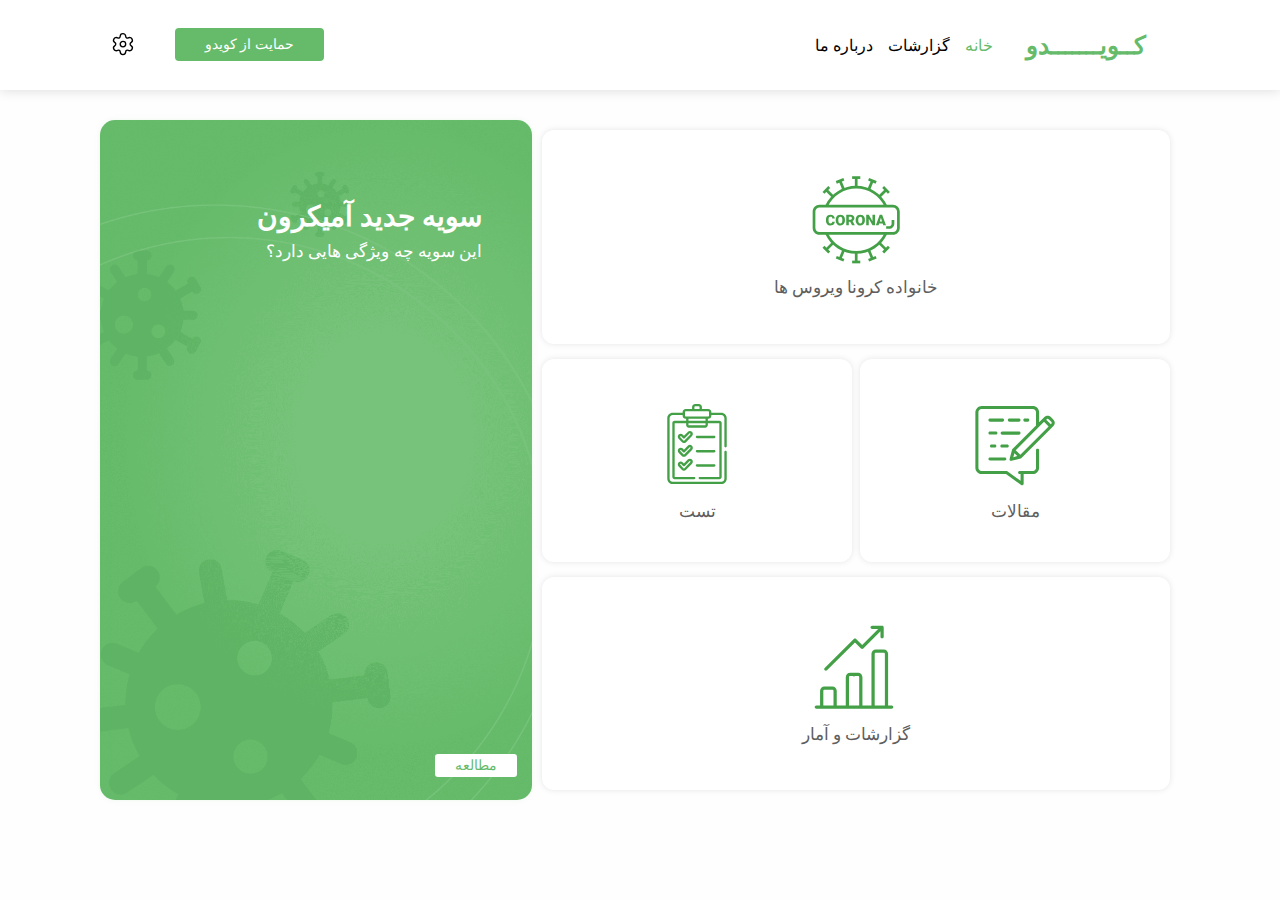
==== index.html @ 99612acb "first config" ====
<!DOCTYPE html>
<html lang="fa">
<head>
    <meta charset="UTF-8">
    <meta http-equiv="X-UA-Compatible" content="IE=edge">
    <meta name="viewport" content="width=device-width, initial-scale=1.0, maximum-scale=1.0, user-scalable=no">
    <title>کویدو | سلامتی و اطلاع رسانی</title>
    <link href="assets/css/style1.css" rel="stylesheet"/>
    <script src="assets/js/nprogress.js"></script>
</head>
<body>

<script>
    NProgress.start();
</script>

<div class="splash-screen">
    <img src="./assets/image/splash-icon.svg"/>
    <p>
        شکیبا باشید
    </p>
</div>

<header class="main-header">
    <nav class="top-nav">

        <div class="hamburger-menu">
            <input type="checkbox" class="menuBar" id="menuBar" style="display: none;"/>
            <label class="menuBarButton" for="menuBar">
                <svg width="24" height="24" viewBox="0 0 24 24" fill="none" xmlns="http://www.w3.org/2000/svg">
                    <path d="M20.577 14.8078H2.8077C2.36185 14.8078 2 14.446 2 14.0001C2 13.5543 2.36185 13.1924 2.8077 13.1924H20.577C21.0229 13.1924 21.3847 13.5543 21.3847 14.0001C21.3847 14.446 21.0229 14.8078 20.577 14.8078Z"
                          fill="black"/>
                    <path d="M20.577 8.61539H2.8077C2.36185 8.61539 2 8.25355 2 7.8077C2 7.36185 2.36185 7 2.8077 7H20.577C21.0229 7 21.3847 7.36185 21.3847 7.8077C21.3847 8.25355 21.0229 8.61539 20.577 8.61539Z"
                          fill="black"/>
                    <path d="M20.577 21H2.8077C2.36185 21 2 20.6382 2 20.1923C2 19.7465 2.36185 19.3846 2.8077 19.3846H20.577C21.0229 19.3846 21.3847 19.7465 21.3847 20.1923C21.3847 20.6382 21.0229 21 20.577 21Z"
                          fill="black"/>
                </svg>
            </label>
        </div>

        <div class="logo">
            <a href="/">
                کــویـــــــدو
            </a>
        </div>

        <ul class="nav">
            <li class="active"><a href="/">خانه</a></li>
            <li><a href="/">گزارشات</a></li>
            <li><a href="/">درباره ما</a></li>
        </ul>

        <div class="buttons">
            <a class="button" href="/">
                حمایت از کویدو
            </a>

            <a class="settings" href="/">
                <img src="./assets/image/settings.svg"/>
            </a>
        </div>

        <div class="drawer">
            <div class="header">
                <img src="./assets/image/navbar-icon.svg" alt="Covido"/>
                <div class="close"></div>
            </div>
            <div class="content">
                <h6>فهرست</h6>

                    <ul>
                        <li class="active"><a href="/">صفحه اصلی</a></li>
                        <li><a href="/">گزارشات</a></li>
                        <li><a href="/"> درباره ما</a></li>
                    </ul>
            </div>
        </div>

        <div class="overlay">

        </div>

    </nav>
</header>

<main>
    <section class="home-container">
        <div class="container">
            <div class="row banner-container" onclick="window.location='https://URL';">
                <div class="content">
                    <h2>سویه جدید آمیکرون</h2>
                    <p>این سویه چه ویژگی هایی دارد؟</p>
                </div>

                <span><a href="/">مطالعه</a></span>
            </div>
            <div class="row cards-container">
                <div class="card">
                    <div>
                        <img src="assets/image/cards/virus.svg"/>
                        <h3>خانواده کرونا ویروس ها</h3>
                    </div>
                </div>
                <div class="cards">
                    <div class="card" style="margin-left: 4px;">
                        <div>
                            <img src="assets/image/cards/articles.svg"/>
                            <h3>مقالات</h3>
                        </div>
                    </div>
                    <div class="card" style="margin-right: 4px;">
                        <div>
                            <img src="assets/image/cards/test.svg"/>
                            <h3>تست </h3>
                        </div>
                    </div>
                </div>
                <div class="card">
                    <div>
                        <img src="assets/image/cards/chart.svg"/>
                        <h3>گزارشات و آمار</h3>
                    </div>
                </div>
            </div>
        </div>
    </section>
</main>

<script src="assets/js/app.js"></script>
</body>
</html>
---- assets/css/style1.css ----
@import url('./fonts.css');
@import url('./colors.css');
@import url('./nprogress.css');
@import url('./animations.css');

* {
    padding: 0;
    margin: 0;
    box-sizing: border-box;
    text-decoration: none;
    -webkit-user-select: none;
    -webkit-touch-callout: none;
    -moz-user-select: none;
    -ms-user-select: none;
    user-select: none;
}

body {
    background: var(--background-color);
    font-family: 'IRANYekan';
    direction: rtl;
    height: 100vh;
    overflow-x: hidden;
    overflow-y: scroll;
    background: #FEFEFE;
}

.splash-screen {
    height: 100%;
    width: 100vw;
    background: var(--primary-color);
    display: none;
    justify-content: center;
    align-items: center;
    flex-direction: column;
    animation: fadeOut .8s forwards;
    animation-delay: 3.5s;
    z-index: 10000;
    position: absolute;
    overflow: none;
}

.splash-screen > img {
    width: 130px;
}

.splash-screen > p {
    color: var(--primary-color);
    background: #fff;
    margin-top: 80px;
    padding: 6px 30px;
    font-size: 12px;
    border-radius: 60px;
}

.main-header {
    text-align: center;
    position: sticky;
    top: 0;
    z-index: 667;
    width: 100%;
    transition: .3s;
}

.main-header .top-nav {
    width: 100vw;
    height: 90px;
    background: #fff;
    box-shadow: 0 0 12px rgba(0,0,0,0.15);
    display: flex;
    justify-content: space-between;
    align-items: center;
    padding: 0 100px;
    z-index: 666;
}

.main-header .top-nav .nav li {
    display: inline;
}

.main-header .top-nav .logo {
    flex: 16%;
}

.main-header .top-nav .nav {
    flex: 50%;
    display: flex;
}

.main-header .top-nav .buttons {
    flex: 30%;
}

.main-header .top-nav .logo a {
    color: var(--primary-color);
    font-size: 25px;
    font-weight: 850;
}

.main-header .top-nav .nav li {
    margin-left: 15px;
}

.main-header .top-nav .nav li a {
    font-weight: 350;
    color: #000000;
    transition: 0.2s;
}

.main-header .top-nav .nav li a:hover {
    color: var(--primary-color);
}

.main-header .top-nav .nav .active > a {
    color: var(--primary-color);
    font-weight: 400;
}

.main-header .top-nav .buttons {
    display: flex;
    justify-content: left;
    align-items: center;
}

.main-header .top-nav .buttons .settings {
    padding: 10px;
    margin-right: 30px;
    transition: .2s;
}

.main-header .top-nav .buttons .settings img {
    width: 25px;
}

.main-header .top-nav .buttons .settings:hover {
    border-radius: 8px;
    background: rgba(102, 187, 106, 0.055);
}

.main-header .top-nav .buttons .button {
    background: var(--primary-color);
    text-align: center;
    padding: 8px 30px;
    border-radius: 4px;
    transition: 0.2s linear;
    color: #fff;
    font-weight: 300;
    font-size: 14px;
}

.main-header .top-nav .buttons .button:hover {
    box-shadow: 0 0 12px rgba(0,0,0,0.1);
}

.main-header .top-nav .hamburger-menu {
    display: none;
}


.main-header .top-nav .drawer {
    width: 70%;
    height: 100vh;
    background-color: #fff;
    position: absolute;
    top: 0;
    right: -100%;
    z-index: 9999;
    transition: .5s;
}

.main-header .top-nav .overlay {
    width: 30%;
    height: 100vh;
    background-color: #0000003f;
    position: absolute;
    top: 0;
    left: -100%;
    z-index: 9999;
    transition: .3s;
    opacity: 0;
    display: none;
}

.main-header .top-nav .drawer .header {
    width: 100%;
    display: flex;
    justify-content: center;
    align-items: center;
    padding: 50px;
    background-color: var(--primary-color);
}

.main-header .top-nav .drawer .header .close {
    position: absolute;
    right: 1px;
    top: 15px;
    width: 20px;
    height: 20px;
    opacity: 0.9;
    cursor: pointer;
    display: none;
}

.main-header .top-nav .drawer .header .close:hover {
    opacity: 1;
}

.main-header .top-nav .drawer .header .close:before, .main-header .top-nav .drawer .header .close:after {
    position: absolute;
    right: 30px;
    content: ' ';
    height: 20px;
    width: 2px;
    background-color: rgb(255, 255, 255);
}

.main-header .top-nav .drawer .header .close:before {
    transform: rotate(45deg);
}

.main-header .top-nav .drawer .header .close:after {
    transform: rotate(-45deg);
}

.main-header .top-nav .drawer .header img {
    width: 150px;
}

.main-header .top-nav .drawer .content {
    width: 100%;
    padding: 30px 10px;
    margin-top: -20px;
    border-top-left-radius: 20px;
    border-top-right-radius: 20px;
    background-color: #fff;
}

.main-header .top-nav .drawer .content ul {
    width: 100%;
    display: flex;
    flex-direction: column;
    justify-content: right;
    padding: 30px 0;
}

.main-header .top-nav .drawer .content ul li {
    text-align: right;
    padding: 15px;
    list-style-type: none;
    transition: .2s linear;
    border-radius: 6px;
}

.main-header .top-nav .drawer .content ul .active, .main-header .top-nav .drawer .content ul .active a {
    color: var(--primary-color);
    font-weight: 400;
}

.main-header .top-nav .drawer .content ul li:hover {
    background: #00000007;
}

.main-header .top-nav .drawer .content ul li a {
    color: #333;
    font-weight: 300;
}

.main-header .top-nav .drawer .content ul li:nth-child(1)::before {
    content: "\e901";
    font-family: Covido;
    margin-left: 8px;
}

.main-header .top-nav .drawer .content ul li:nth-child(2)::before {
    content: "\e900";
    font-family: Covido;
    margin-left: 8px;
}

.main-header .top-nav .drawer .content ul li:nth-child(3)::before {
    content: "\e902";
    font-family: Covido;
    margin-left: 8px;
}

.main-header .top-nav .drawer .content h6 {
    font-weight: 300;
}

.home-container {
    width: 100%;
    margin: 20px 0;
    padding: 10px 100px;
}

.home-container .container {
    display: flex;
    justify-content: space-between;
    flex-direction: row-reverse;
}

.home-container .container .row {
    flex: 50%;
}

.home-container .container .banner-container {
    position: relative;
    width: 100%;
    height: 680px;
    flex: 30%;
    background: url(../image/Covido.png);
    background-size: cover;
    border-radius: 15px;
    box-shadow: 0 0 6px rgba(102, 187, 106, 0.1);
    color: #fff;
    cursor: pointer;
}

.home-container .container .banner-container:hover {
    box-shadow: 0 0 12px rgba(102, 187, 106, 0.2);
}

.home-container .container .banner-container .content {
    margin: 80px 50px;
}

.home-container .container .banner-container .content h2 {
   font-weight: 900;
   font-size: 28px;
}

.home-container .container .banner-container .content p {
    font-weight: 300;
    font-size: 17px;
    margin-top: 8px;
}

.home-container .container .banner-container span {
    position: absolute;
    bottom: 26px;
    right: 15px;
}

.home-container .container .banner-container span a {
    padding: 4px 20px;
    color: var(--primary-color);
    background: #fff;
    border-radius: 3px;
    font-size: 14px;
}

.home-container .container .cards-container {
    display: flex;
    justify-content: center;
    flex-direction: column;
    width: 100%;
    position: relative;
    left: 0;
    padding: 10px;
    flex-wrap: nowrap;
}

.home-container .container .cards-container .card {
    width: 100%;
    height: 33.333333333333333333333333333333%;
    background: #fff;
    box-shadow: 0 0 6px rgba(0, 0, 0, 0.1);
    border-radius: 12px;
    padding: 40px;
    cursor: pointer;
    transition: .2s;
    display: flex;
    justify-content: center;
    flex-direction: column;
    flex: 100%; 
}

.home-container .container .cards-container .card:hover {
    box-shadow: 0 0 8px rgba(0, 0, 0, 0.1);
}

.home-container .container .cards-container .card div {
    text-align: center;
}

.home-container .container .cards-container .card div img {
    width: 90px;
}

.home-container .container .cards-container .card div h3 {
    margin-top: 8px;
    color: #5E5E5E;
    font-weight: 400;
    font-size: 17px;
}

.home-container .container .cards-container .cards {
    width: 100%;
    height: 33.333333333333333333333333333333%;
    display: flex;
    justify-content: center;
    margin: 15px 0;
}

.home-container .container .cards-container .cards .card {
    height: 100%;
}

@media only screen and (max-width: 1000px) {

    .main-header {
        display: flex;
        justify-content: center;
    }

    .main-header .top-nav {
        width: 100%;
        margin: 12px 20px;
        border-radius: 12px;
        height: 76px !important;
        padding: 0 8px !important;
    }

    .main-header .top-nav > .nav {
        display: none;
    }

    .main-header .top-nav .buttons .button {
        display: none;
    }

    .main-header .top-nav .logo {
        flex: 60%;
    }

    .main-header .top-nav .hamburger-menu {
        display: flex;
        justify-content: right;
        align-items: center;
        flex: 20%;
    }

    .main-header .top-nav .hamburger-menu label {
        padding: 8px 30px;
    }

    .main-header .top-nav .hamburger-menu label > svg {
        width: 28px;
        height: 28px;
        cursor: pointer;
        margin-left: 18px;
    }

    .main-header .top-nav .buttons {
        flex: 20%;
    }

    .home-container .container .banner-container {
        position: absolute;
        top: 0;
        right: 0;
        width: 100vw;
        z-index: 444;
        border-radius: 0;
        height: 350px;
        display: flex;
        justify-content: center;
    }

    .home-container .container .banner-container .content h2 {
        font-weight: 900;
        font-size: 20px;
    }

    .home-container .container .banner-container .content p {
        font-weight: 300;
        font-size: 14px;
        margin-top: 8px;
    }

    .home-container .container .banner-container .content {
        margin: 140px 50px;
    }

    .home-container .container .banner-container span {
        position: absolute;
        bottom: 90px;
        right: 50%;
        transform: translate(50%,-50%);
    }

    .home-container .container .banner-container span a {
        font-size: 12px;
    }

    .home-container .container .cards-container {
        display: flex;
        justify-content: center;
        align-items: center;
        flex-wrap: wrap;
        flex-direction: column;
        z-index: 555;
        width: 100%;
        margin-top: 150px;
    }

    .home-container .container .cards-container {
        flex: 1;
        width: 100%;
        height: calc(100% / 3);
    }

    .home-container{
        padding: 10px 0;
    }

    .home-container .container .cards-container .card div h3 {
        font-size: 16px;
    }

    
}
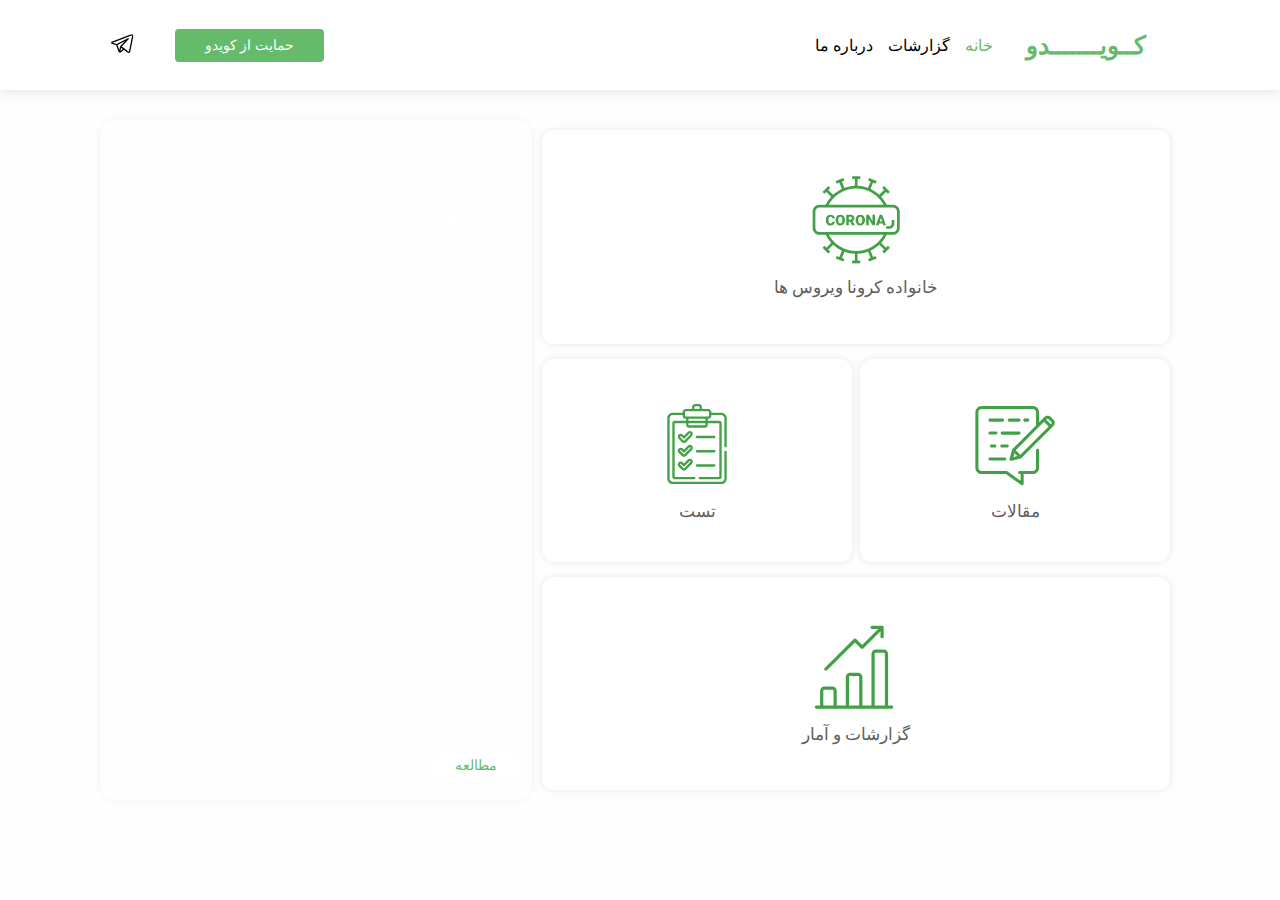
==== commit 8711c81e: "update home html file and change it's structure" ====
--- a/index.html
+++ b/index.html
@@ -1,131 +1,143 @@
 <!DOCTYPE html>
 <html lang="fa">
+
 <head>
     <meta charset="UTF-8">
+    <meta name="theme-color" content="#66BB6A">
+    <meta name="robots" content="index, follow">
     <meta http-equiv="X-UA-Compatible" content="IE=edge">
     <meta name="viewport" content="width=device-width, initial-scale=1.0, maximum-scale=1.0, user-scalable=no">
-    <title>کویدو | سلامتی و اطلاع رسانی</title>
-    <link href="assets/css/style1.css" rel="stylesheet"/>
-    <script src="assets/js/nprogress.js"></script>
+    <title>خانه | کویدو - سامانه آگاه سازی و سلامتی</title>
+    <meta name="keywords" content="کویدو, کرونا, کروناویروس, سامانه, اطلاع رسانی">
+    <meta name="description"
+        content="سامانه اطلاع رسانی و آگاه سازی در زمینه کروناویروس ها و سایر همه گیری ها و بیماری ها">
+    <meta property="og:title" content="خانه | کویدو - سامانه آگاه سازی و سلامتی">
+    <meta property="og:description"
+        content="سامانه اطلاع رسانی و آگاه سازی در زمینه کروناویروس ها و سایر همه گیری ها و بیماری ها">
+    <meta property="og:image" content="https://covido.info/covido.png">
+    <link rel="stylesheet" href="css/app.css">
+    <link rel="stylesheet" href="css/nprogress.css">
+    <link rel="stylesheet" href="css/components/home.css">
+    <link rel="stylesheet" href="css/components/header.css">
 </head>
+
 <body>
 
-<script>
-    NProgress.start();
-</script>
+    <script>
+        NProgress.start();
+    </script>
 
-<div class="splash-screen">
-    <img src="./assets/image/splash-icon.svg"/>
-    <p>
-        شکیبا باشید
-    </p>
-</div>
+    <header class="main-header">
+        <nav class="top-nav">
 
-<header class="main-header">
-    <nav class="top-nav">
+            <div class="hamburger-menu">
+                <input type="checkbox" class="menuBar" id="menuBar" style="display: none;" />
+                <label class="menuBarButton" for="menuBar">
+                    <svg width="24" height="24" viewBox="0 0 24 24" fill="none" xmlns="http://www.w3.org/2000/svg">
+                        <path
+                            d="M20.577 14.8078H2.8077C2.36185 14.8078 2 14.446 2 14.0001C2 13.5543 2.36185 13.1924 2.8077 13.1924H20.577C21.0229 13.1924 21.3847 13.5543 21.3847 14.0001C21.3847 14.446 21.0229 14.8078 20.577 14.8078Z"
+                            fill="black" />
+                        <path
+                            d="M20.577 8.61539H2.8077C2.36185 8.61539 2 8.25355 2 7.8077C2 7.36185 2.36185 7 2.8077 7H20.577C21.0229 7 21.3847 7.36185 21.3847 7.8077C21.3847 8.25355 21.0229 8.61539 20.577 8.61539Z"
+                            fill="black" />
+                        <path
+                            d="M20.577 21H2.8077C2.36185 21 2 20.6382 2 20.1923C2 19.7465 2.36185 19.3846 2.8077 19.3846H20.577C21.0229 19.3846 21.3847 19.7465 21.3847 20.1923C21.3847 20.6382 21.0229 21 20.577 21Z"
+                            fill="black" />
+                    </svg>
+                </label>
+            </div>
 
-        <div class="hamburger-menu">
-            <input type="checkbox" class="menuBar" id="menuBar" style="display: none;"/>
-            <label class="menuBarButton" for="menuBar">
-                <svg width="24" height="24" viewBox="0 0 24 24" fill="none" xmlns="http://www.w3.org/2000/svg">
-                    <path d="M20.577 14.8078H2.8077C2.36185 14.8078 2 14.446 2 14.0001C2 13.5543 2.36185 13.1924 2.8077 13.1924H20.577C21.0229 13.1924 21.3847 13.5543 21.3847 14.0001C21.3847 14.446 21.0229 14.8078 20.577 14.8078Z"
-                          fill="black"/>
-                    <path d="M20.577 8.61539H2.8077C2.36185 8.61539 2 8.25355 2 7.8077C2 7.36185 2.36185 7 2.8077 7H20.577C21.0229 7 21.3847 7.36185 21.3847 7.8077C21.3847 8.25355 21.0229 8.61539 20.577 8.61539Z"
-                          fill="black"/>
-                    <path d="M20.577 21H2.8077C2.36185 21 2 20.6382 2 20.1923C2 19.7465 2.36185 19.3846 2.8077 19.3846H20.577C21.0229 19.3846 21.3847 19.7465 21.3847 20.1923C21.3847 20.6382 21.0229 21 20.577 21Z"
-                          fill="black"/>
-                </svg>
-            </label>
-        </div>
+            <div class="logo">
+                <a href="/">
+                    کــویـــــــدو
+                </a>
+            </div>
 
-        <div class="logo">
-            <a href="/">
-                کــویـــــــدو
-            </a>
-        </div>
+            <ul class="nav">
+                <li class="active"><a href="/">خانه</a></li>
+                <li><a href="/">گزارشات</a></li>
+                <li><a href="/">درباره ما</a></li>
+            </ul>
 
-        <ul class="nav">
-            <li class="active"><a href="/">خانه</a></li>
-            <li><a href="/">گزارشات</a></li>
-            <li><a href="/">درباره ما</a></li>
-        </ul>
+            <div class="buttons">
+                <a class="button" href="/">
+                    حمایت از کویدو
+                </a>
 
-        <div class="buttons">
-            <a class="button" href="/">
-                حمایت از کویدو
-            </a>
+                <a class="settings" href="/">
+                    <img src="./assets/image/Telegram.svg" />
+                </a>
+            </div>
 
-            <a class="settings" href="/">
-                <img src="./assets/image/settings.svg"/>
-            </a>
-        </div>
-
-        <div class="drawer">
-            <div class="header">
-                <img src="./assets/image/navbar-icon.svg" alt="Covido"/>
-                <div class="close"></div>
-            </div>
-            <div class="content">
-                <h6>فهرست</h6>
+            <div class="drawer">
+                <div class="header">
+                    <img src="./assets/image/navbar-icon.svg" alt="Covido" />
+                    <div class="close"></div>
+                </div>
+                <div class="content">
+                    <h6>فهرست</h6>
 
                     <ul>
                         <li class="active"><a href="/">صفحه اصلی</a></li>
                         <li><a href="/">گزارشات</a></li>
                         <li><a href="/"> درباره ما</a></li>
                     </ul>
+                </div>
             </div>
-        </div>
 
-        <div class="overlay">
+            <div class="overlay">
 
-        </div>
+            </div>
 
-    </nav>
-</header>
+        </nav>
+    </header>
 
-<main>
-    <section class="home-container">
-        <div class="container">
-            <div class="row banner-container" onclick="window.location='https://URL';">
-                <div class="content">
-                    <h2>سویه جدید آمیکرون</h2>
-                    <p>این سویه چه ویژگی هایی دارد؟</p>
+    <main>
+        <section class="home-container">
+            <div class="container">
+                <div class="row banner-container" onclick="window.location='https://URL';">
+                    <div class="content">
+                        <h2>سویه جدید آمیکرون</h2>
+                        <p>این سویه چه ویژگی هایی دارد؟</p>
+                    </div>
+
+                    <span><a href="/">مطالعه</a></span>
                 </div>
-
-                <span><a href="/">مطالعه</a></span>
-            </div>
-            <div class="row cards-container">
-                <div class="card">
-                    <div>
-                        <img src="assets/image/cards/virus.svg"/>
-                        <h3>خانواده کرونا ویروس ها</h3>
-                    </div>
-                </div>
-                <div class="cards">
-                    <div class="card" style="margin-left: 4px;">
+                <div class="row cards-container">
+                    <div class="card">
                         <div>
-                            <img src="assets/image/cards/articles.svg"/>
-                            <h3>مقالات</h3>
+                            <img src="assets/image/cards/virus.svg" />
+                            <h3>خانواده کرونا ویروس ها</h3>
                         </div>
                     </div>
-                    <div class="card" style="margin-right: 4px;">
+                    <div class="cards">
+                        <div class="card" style="margin-left: 4px;">
+                            <div>
+                                <img src="assets/image/cards/articles.svg" />
+                                <h3>مقالات</h3>
+                            </div>
+                        </div>
+                        <div class="card" style="margin-right: 4px;">
+                            <div>
+                                <img src="assets/image/cards/test.svg" />
+                                <h3>تست </h3>
+                            </div>
+                        </div>
+                    </div>
+                    <div class="card">
                         <div>
-                            <img src="assets/image/cards/test.svg"/>
-                            <h3>تست </h3>
+                            <img src="assets/image/cards/chart.svg" />
+                            <h3>گزارشات و آمار</h3>
                         </div>
                     </div>
                 </div>
-                <div class="card">
-                    <div>
-                        <img src="assets/image/cards/chart.svg"/>
-                        <h3>گزارشات و آمار</h3>
-                    </div>
-                </div>
             </div>
-        </div>
-    </section>
-</main>
+        </section>
+    </main>
 
-<script src="assets/js/app.js"></script>
+    <script src="js/app.js"></script>
+    <script src="js/nprogress.js"></script>
+    <script src="js/components/header.js"></script>
 </body>
+
 </html>--- a/css/app.css
+++ b/css/app.css
@@ -0,0 +1,26 @@
+@import url('./fonts.css');
+@import url('./colors.css');
+@import url('./nprogress.css');
+@import url('./animations.css');
+
+* {
+    padding: 0;
+    margin: 0;
+    box-sizing: border-box;
+    text-decoration: none;
+    -webkit-user-select: none;
+    -webkit-touch-callout: none;
+    -moz-user-select: none;
+    -ms-user-select: none;
+    user-select: none;
+}
+
+body {
+    background: var(--background-color);
+    font-family: 'IRANYekan';
+    direction: rtl;
+    height: 100vh;
+    overflow-x: hidden;
+    overflow-y: scroll;
+    background: #FEFEFE;
+}--- a/css/nprogress.css
+++ b/css/nprogress.css
@@ -0,0 +1,74 @@
+/* Make clicks pass-through */
+#nprogress {
+  pointer-events: none;
+}
+
+#nprogress .bar {
+  background: #fff;
+
+  position: fixed;
+  z-index: 1031;
+  top: 0;
+  left: 0;
+
+  width: 100%;
+  height: 2px;
+}
+
+/* Fancy blur effect */
+#nprogress .peg {
+  display: block;
+  position: absolute;
+  right: 0px;
+  width: 100px;
+  height: 100%;
+  box-shadow: 0 0 10px #fff, 0 0 5px #fff;
+  opacity: 1.0;
+
+  -webkit-transform: rotate(3deg) translate(0px, -4px);
+      -ms-transform: rotate(3deg) translate(0px, -4px);
+          transform: rotate(3deg) translate(0px, -4px);
+}
+
+/* Remove these to get rid of the spinner */
+#nprogress .spinner {
+  display: block;
+  position: fixed;
+  z-index: 1031;
+  top: 15px;
+  right: 15px;
+}
+
+#nprogress .spinner-icon {
+  width: 18px;
+  height: 18px;
+  box-sizing: border-box;
+
+  border: solid 2px transparent;
+  border-top-color: #fff;
+  border-left-color: #fff;
+  border-radius: 50%;
+
+  -webkit-animation: nprogress-spinner 400ms linear infinite;
+          animation: nprogress-spinner 400ms linear infinite;
+}
+
+.nprogress-custom-parent {
+  overflow: hidden;
+  position: relative;
+}
+
+.nprogress-custom-parent #nprogress .spinner,
+.nprogress-custom-parent #nprogress .bar {
+  position: absolute;
+}
+
+@-webkit-keyframes nprogress-spinner {
+  0%   { -webkit-transform: rotate(0deg); }
+  100% { -webkit-transform: rotate(360deg); }
+}
+@keyframes nprogress-spinner {
+  0%   { transform: rotate(0deg); }
+  100% { transform: rotate(360deg); }
+}
+
--- a/css/components/home.css
+++ b/css/components/home.css
@@ -0,0 +1,186 @@
+.home-container {
+    width: 100%;
+    margin: 20px 0;
+    padding: 10px 100px;
+}
+
+.home-container .container {
+    display: flex;
+    justify-content: space-between;
+    flex-direction: row-reverse;
+}
+
+.home-container .container .row {
+    flex: 50%;
+}
+
+.home-container .container .banner-container {
+    position: relative;
+    width: 100%;
+    height: 680px;
+    flex: 30%;
+    background: url(../image/Covido.png);
+    background-size: cover;
+    border-radius: 15px;
+    box-shadow: 0 0 6px rgba(102, 187, 106, 0.1);
+    color: #fff;
+    cursor: pointer;
+}
+
+.home-container .container .banner-container:hover {
+    box-shadow: 0 0 12px rgba(102, 187, 106, 0.2);
+}
+
+.home-container .container .banner-container .content {
+    margin: 80px 50px;
+}
+
+.home-container .container .banner-container .content h2 {
+    font-weight: 900;
+    font-size: 28px;
+}
+
+.home-container .container .banner-container .content p {
+    font-weight: 300;
+    font-size: 17px;
+    margin-top: 8px;
+}
+
+.home-container .container .banner-container span {
+    position: absolute;
+    bottom: 26px;
+    right: 15px;
+}
+
+.home-container .container .banner-container span a {
+    padding: 4px 20px;
+    color: var(--primary-color);
+    background: #fff;
+    border-radius: 3px;
+    font-size: 14px;
+}
+
+.home-container .container .cards-container {
+    display: flex;
+    justify-content: center;
+    flex-direction: column;
+    width: 100%;
+    position: relative;
+    left: 0;
+    padding: 10px;
+    flex-wrap: nowrap;
+}
+
+.home-container .container .cards-container .card {
+    width: 100%;
+    height: 33.333333333333333333333333333333%;
+    background: #fff;
+    box-shadow: 0 0 6px rgba(0, 0, 0, 0.1);
+    border-radius: 12px;
+    padding: 40px;
+    cursor: pointer;
+    transition: .2s;
+    display: flex;
+    justify-content: center;
+    flex-direction: column;
+    flex: 100%;
+}
+
+.home-container .container .cards-container .card:hover {
+    box-shadow: 0 0 8px rgba(0, 0, 0, 0.1);
+}
+
+.home-container .container .cards-container .card div {
+    text-align: center;
+}
+
+.home-container .container .cards-container .card div img {
+    width: 90px;
+}
+
+.home-container .container .cards-container .card div h3 {
+    margin-top: 8px;
+    color: #5E5E5E;
+    font-weight: 400;
+    font-size: 17px;
+}
+
+.home-container .container .cards-container .cards {
+    width: 100%;
+    height: 33.333333333333333333333333333333%;
+    display: flex;
+    justify-content: center;
+    margin: 15px 0;
+}
+
+.home-container .container .cards-container .cards .card {
+    height: 100%;
+}
+
+@media only screen and (max-width: 1000px) {
+
+    .home-container .container .banner-container {
+        position: absolute;
+        top: 0;
+        right: 0;
+        width: 100vw;
+        z-index: 444;
+        border-radius: 0;
+        height: 350px;
+        display: flex;
+        justify-content: center;
+    }
+
+    .home-container .container .banner-container .content h2 {
+        font-weight: 900;
+        font-size: 20px;
+    }
+
+    .home-container .container .banner-container .content p {
+        font-weight: 300;
+        font-size: 14px;
+        margin-top: 8px;
+    }
+
+    .home-container .container .banner-container .content {
+        margin: 140px 50px;
+    }
+
+    .home-container .container .banner-container span {
+        position: absolute;
+        bottom: 90px;
+        right: 50%;
+        transform: translate(50%, -50%);
+    }
+
+    .home-container .container .banner-container span a {
+        font-size: 12px;
+    }
+
+    .home-container .container .cards-container {
+        display: flex;
+        justify-content: center;
+        align-items: center;
+        flex-wrap: wrap;
+        flex-direction: column;
+        z-index: 555;
+        width: 100%;
+        margin-top: 150px;
+    }
+
+    .home-container .container .cards-container {
+        flex: 1;
+        width: 100%;
+        height: calc(100% / 3);
+    }
+
+    .home-container {
+        padding: 10px 0;
+    }
+
+    .home-container .container .cards-container .card div h3 {
+        font-size: 16px;
+    }
+
+
+}--- a/css/components/header.css
+++ b/css/components/header.css
@@ -0,0 +1,287 @@
+.main-header {
+    text-align: center;
+    position: sticky;
+    top: 0;
+    z-index: 667;
+    width: 100%;
+    transition: .3s;
+}
+
+.main-header .top-nav {
+    width: 100vw;
+    height: 90px;
+    background: #fff;
+    box-shadow: 0 0 12px rgba(0, 0, 0, 0.15);
+    display: flex;
+    justify-content: space-between;
+    align-items: center;
+    padding: 0 100px;
+    z-index: 666;
+}
+
+.main-header .top-nav .nav li {
+    display: inline;
+}
+
+.main-header .top-nav .logo {
+    flex: 16%;
+}
+
+.main-header .top-nav .nav {
+    flex: 50%;
+    display: flex;
+}
+
+.main-header .top-nav .buttons {
+    flex: 30%;
+}
+
+.main-header .top-nav .logo a {
+    color: var(--primary-color);
+    font-size: 25px;
+    font-weight: 850;
+}
+
+.main-header .top-nav .nav li {
+    margin-left: 15px;
+}
+
+.main-header .top-nav .nav li a {
+    font-weight: 350;
+    color: #000000;
+    transition: 0.2s;
+}
+
+.main-header .top-nav .nav li a:hover {
+    color: var(--primary-color);
+}
+
+.main-header .top-nav .nav .active>a {
+    color: var(--primary-color);
+    font-weight: 400;
+}
+
+.main-header .top-nav .buttons {
+    display: flex;
+    justify-content: left;
+    align-items: center;
+}
+
+.main-header .top-nav .buttons .settings {
+    padding: 10px;
+    margin-right: 30px;
+    transition: .2s;
+}
+
+.main-header .top-nav .buttons .settings img {
+    width: 25px;
+}
+
+.main-header .top-nav .buttons .settings:hover {
+    border-radius: 8px;
+    background: rgba(102, 187, 106, 0.055);
+}
+
+.main-header .top-nav .buttons .button {
+    background: var(--primary-color);
+    text-align: center;
+    padding: 8px 30px;
+    border-radius: 4px;
+    transition: 0.2s linear;
+    color: #fff;
+    font-weight: 300;
+    font-size: 14px;
+}
+
+.main-header .top-nav .buttons .button:hover {
+    box-shadow: 0 0 12px rgba(0, 0, 0, 0.1);
+}
+
+.main-header .top-nav .hamburger-menu {
+    display: none;
+}
+
+
+.main-header .top-nav .drawer {
+    width: 70%;
+    height: 100vh;
+    background-color: #fff;
+    position: absolute;
+    top: 0;
+    right: -100%;
+    z-index: 9999;
+    transition: .5s;
+}
+
+.main-header .top-nav .overlay {
+    width: 30%;
+    height: 100vh;
+    background-color: #0000003f;
+    position: absolute;
+    top: 0;
+    left: -100%;
+    z-index: 9999;
+    transition: .3s;
+    opacity: 0;
+    display: none;
+}
+
+.main-header .top-nav .drawer .header {
+    width: 100%;
+    display: flex;
+    justify-content: center;
+    align-items: center;
+    padding: 50px;
+    background-color: var(--primary-color);
+}
+
+.main-header .top-nav .drawer .header .close {
+    position: absolute;
+    right: 1px;
+    top: 15px;
+    width: 20px;
+    height: 20px;
+    opacity: 0.9;
+    cursor: pointer;
+    display: none;
+}
+
+.main-header .top-nav .drawer .header .close:hover {
+    opacity: 1;
+}
+
+.main-header .top-nav .drawer .header .close:before,
+.main-header .top-nav .drawer .header .close:after {
+    position: absolute;
+    right: 30px;
+    content: ' ';
+    height: 20px;
+    width: 2px;
+    background-color: rgb(255, 255, 255);
+}
+
+.main-header .top-nav .drawer .header .close:before {
+    transform: rotate(45deg);
+}
+
+.main-header .top-nav .drawer .header .close:after {
+    transform: rotate(-45deg);
+}
+
+.main-header .top-nav .drawer .header img {
+    width: 150px;
+}
+
+.main-header .top-nav .drawer .content {
+    width: 100%;
+    padding: 30px 10px;
+    margin-top: -20px;
+    border-top-left-radius: 20px;
+    border-top-right-radius: 20px;
+    background-color: #fff;
+}
+
+.main-header .top-nav .drawer .content ul {
+    width: 100%;
+    display: flex;
+    flex-direction: column;
+    justify-content: right;
+    padding: 30px 0;
+}
+
+.main-header .top-nav .drawer .content ul li {
+    text-align: right;
+    padding: 15px;
+    list-style-type: none;
+    transition: .2s linear;
+    border-radius: 6px;
+}
+
+.main-header .top-nav .drawer .content ul .active,
+.main-header .top-nav .drawer .content ul .active a {
+    color: var(--primary-color);
+    font-weight: 400;
+}
+
+.main-header .top-nav .drawer .content ul li:hover {
+    background: #00000007;
+}
+
+.main-header .top-nav .drawer .content ul li a {
+    color: #333;
+    font-weight: 300;
+}
+
+.main-header .top-nav .drawer .content ul li:nth-child(1)::before {
+    content: "\e901";
+    font-family: Covido;
+    margin-left: 8px;
+}
+
+.main-header .top-nav .drawer .content ul li:nth-child(2)::before {
+    content: "\e900";
+    font-family: Covido;
+    margin-left: 8px;
+}
+
+.main-header .top-nav .drawer .content ul li:nth-child(3)::before {
+    content: "\e902";
+    font-family: Covido;
+    margin-left: 8px;
+}
+
+.main-header .top-nav .drawer .content h6 {
+    font-weight: 300;
+}
+
+@media only screen and (max-width: 1000px) {
+
+    .main-header {
+        display: flex;
+        justify-content: center;
+    }
+
+    .main-header .top-nav {
+        width: 100%;
+        margin: 12px 20px;
+        border-radius: 12px;
+        height: 76px !important;
+        padding: 0 8px !important;
+    }
+
+    .main-header .top-nav>.nav {
+        display: none;
+    }
+
+    .main-header .top-nav .buttons .button {
+        display: none;
+    }
+
+    .main-header .top-nav .logo {
+        flex: 60%;
+    }
+
+    .main-header .top-nav .hamburger-menu {
+        display: flex;
+        justify-content: right;
+        align-items: center;
+        flex: 20%;
+    }
+
+    .main-header .top-nav .hamburger-menu label {
+        padding: 8px 30px;
+    }
+
+    .main-header .top-nav .hamburger-menu label>svg {
+        width: 28px;
+        height: 28px;
+        cursor: pointer;
+        margin-left: 18px;
+    }
+
+    .main-header .top-nav .buttons {
+        flex: 20%;
+    }
+
+
+}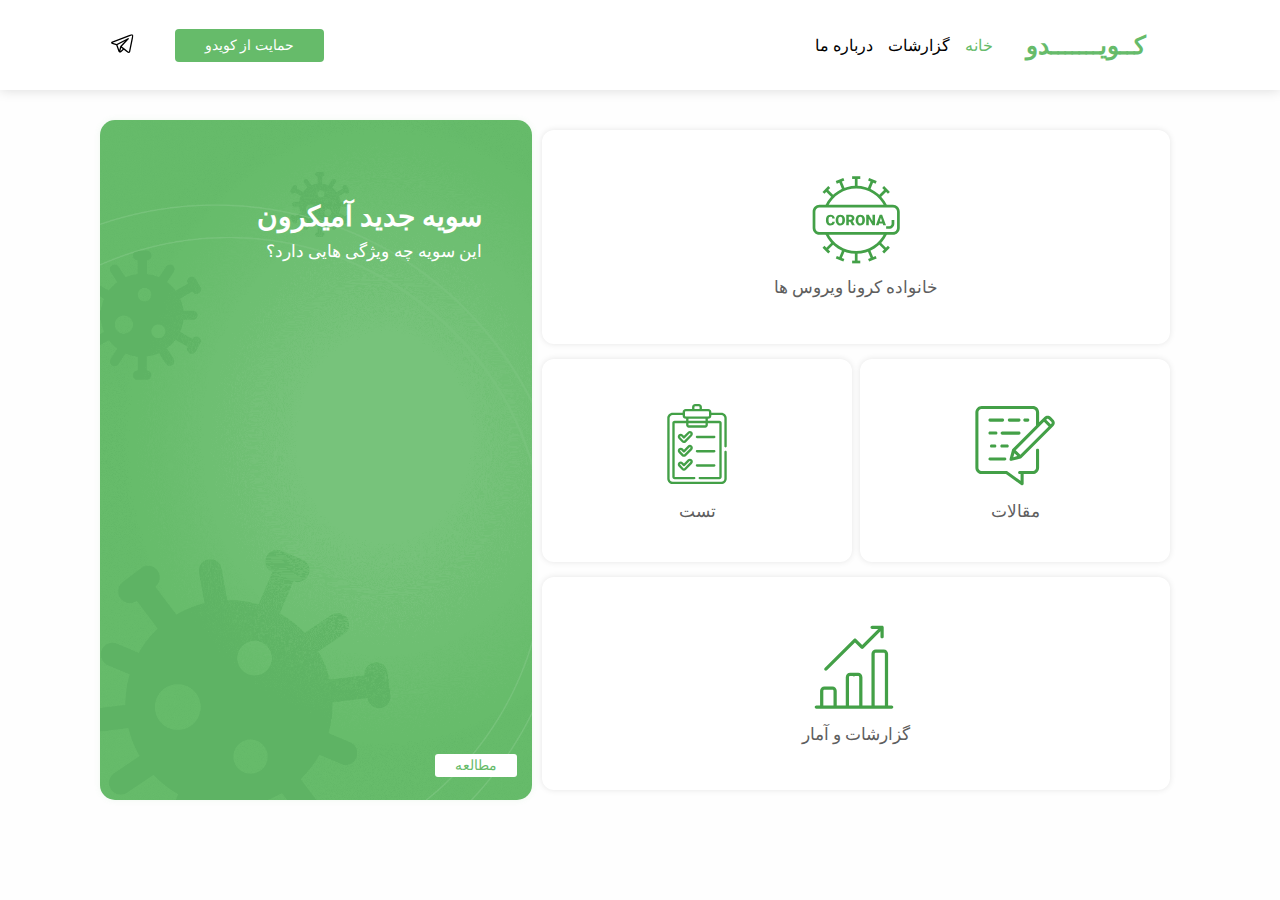
==== commit 1dc44824: "add favicon and update index.html" ====
--- a/index.html
+++ b/index.html
@@ -6,6 +6,7 @@
     <meta name="theme-color" content="#66BB6A">
     <meta name="robots" content="index, follow">
     <meta http-equiv="X-UA-Compatible" content="IE=edge">
+    <link rel="icon" type="image/x-icon" href="https://covido.info/favicon.ico">
     <meta name="viewport" content="width=device-width, initial-scale=1.0, maximum-scale=1.0, user-scalable=no">
     <title>خانه | کویدو - سامانه آگاه سازی و سلامتی</title>
     <meta name="keywords" content="کویدو, کرونا, کروناویروس, سامانه, اطلاع رسانی">
@@ -135,9 +136,14 @@
         </section>
     </main>
 
-    <script src="js/app.js"></script>
-    <script src="js/nprogress.js"></script>
-    <script src="js/components/header.js"></script>
+    <!-- Config Jquery & Pjax -->
+    <script src="js/jquery.min.js" async></script>
+    <script src="js/jquery.pjax.js" async></script>
+    <!-- End Config Jquery & Pjax -->
+
+    <script src="js/app.js" async></script>
+    <script src="js/nprogress.js" async></script>
+    <script src="js/components/header.js" async></script>
 </body>
 
 </html>--- a/css/components/home.css
+++ b/css/components/home.css
@@ -19,7 +19,7 @@
     width: 100%;
     height: 680px;
     flex: 30%;
-    background: url(../image/Covido.png);
+    background: url(../../assets/image/Covido.png);
     background-size: cover;
     border-radius: 15px;
     box-shadow: 0 0 6px rgba(102, 187, 106, 0.1);
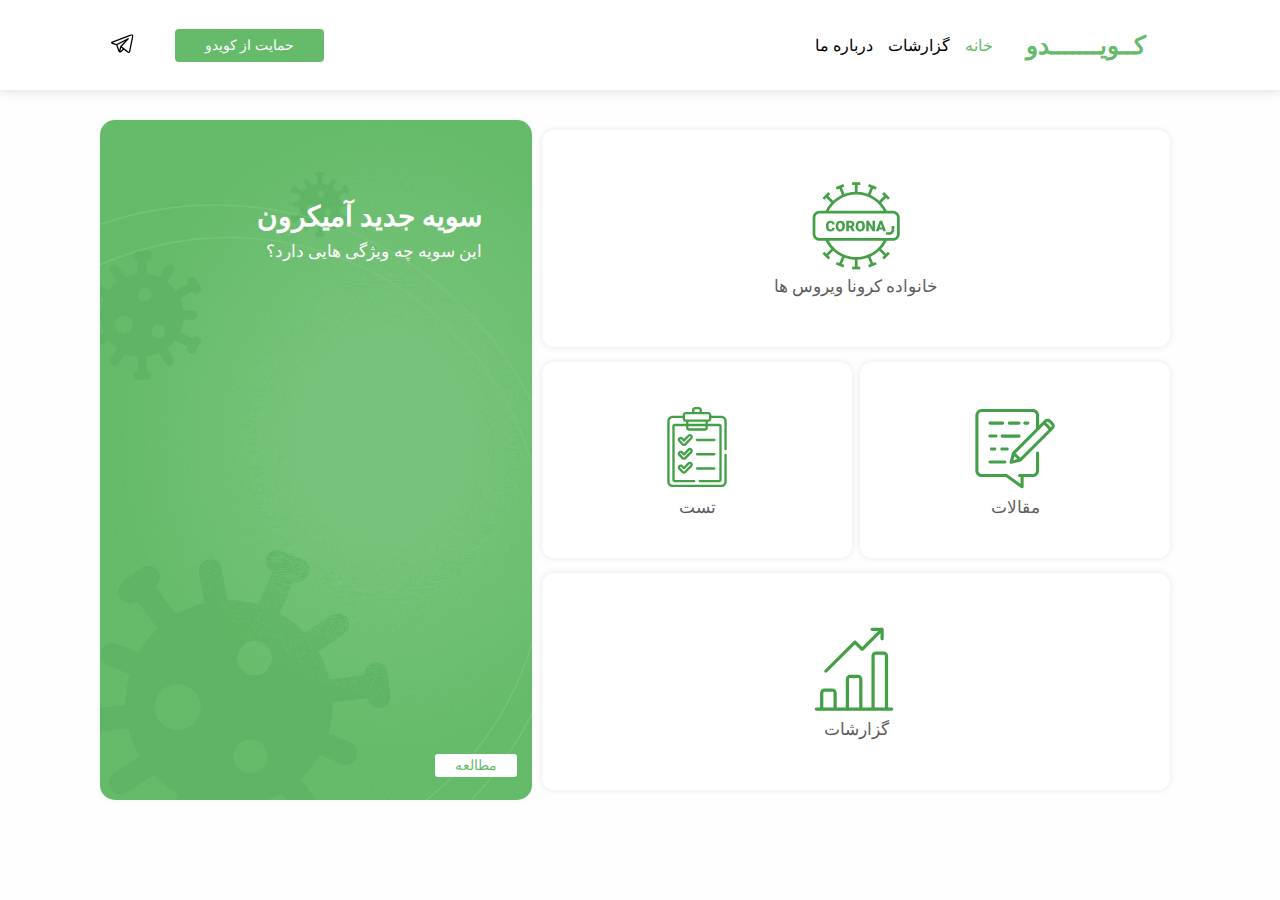
==== commit 0284e98b: "config pjax" ====
--- a/index.html
+++ b/index.html
@@ -20,9 +20,10 @@
     <link rel="stylesheet" href="css/nprogress.css">
     <link rel="stylesheet" href="css/components/home.css">
     <link rel="stylesheet" href="css/components/header.css">
+    <script src="js/nprogress.js"></script>
 </head>
 
-<body>
+<body id="pjax-container">
 
     <script>
         NProgress.start();
@@ -102,33 +103,41 @@
                         <p>این سویه چه ویژگی هایی دارد؟</p>
                     </div>
 
-                    <span><a href="/">مطالعه</a></span>
+                    <span><a data-pjax href="/">مطالعه</a></span>
                 </div>
                 <div class="row cards-container">
                     <div class="card">
                         <div>
                             <img src="assets/image/cards/virus.svg" />
-                            <h3>خانواده کرونا ویروس ها</h3>
+                            <h3>
+                                <a data-pjax href="/pages/corona.html">خانواده کرونا ویروس ها</a>
+                            </h3>
                         </div>
                     </div>
                     <div class="cards">
                         <div class="card" style="margin-left: 4px;">
                             <div>
                                 <img src="assets/image/cards/articles.svg" />
-                                <h3>مقالات</h3>
+                                <h3>
+                                    <a data-pjax href="/pages/article.html">مقالات</a>
+                                </h3>
                             </div>
                         </div>
                         <div class="card" style="margin-right: 4px;">
                             <div>
                                 <img src="assets/image/cards/test.svg" />
-                                <h3>تست </h3>
+                                <h3>
+                                    <a data-pjax href="/pages/test.html">تست</a>
+                                </h3>
                             </div>
                         </div>
                     </div>
                     <div class="card">
                         <div>
                             <img src="assets/image/cards/chart.svg" />
-                            <h3>گزارشات و آمار</h3>
+                            <h3>
+                                <a data-pjax href="/pages/status.html">گزارشات</a>
+                            </h3>
                         </div>
                     </div>
                 </div>
@@ -137,13 +146,16 @@
     </main>
 
     <!-- Config Jquery & Pjax -->
-    <script src="js/jquery.min.js" async></script>
-    <script src="js/jquery.pjax.js" async></script>
+    <script src="js/jquery.min.js"></script>
+    <script src="js/jquery.pjax.js"></script>
     <!-- End Config Jquery & Pjax -->
 
     <script src="js/app.js" async></script>
-    <script src="js/nprogress.js" async></script>
     <script src="js/components/header.js" async></script>
+
+    <script>
+        NProgress.done();
+    </script>
 </body>
 
 </html>--- a/css/nprogress.css
+++ b/css/nprogress.css
@@ -4,7 +4,7 @@
 }
 
 #nprogress .bar {
-  background: #fff;
+  background: var(--primary-color);
 
   position: fixed;
   z-index: 1031;
@@ -22,7 +22,7 @@
   right: 0px;
   width: 100px;
   height: 100%;
-  box-shadow: 0 0 10px #fff, 0 0 5px #fff;
+  box-shadow: 0 0 10px var(--primary-color), 0 0 5px var(--primary-color);
   opacity: 1.0;
 
   -webkit-transform: rotate(3deg) translate(0px, -4px);
@@ -45,8 +45,8 @@
   box-sizing: border-box;
 
   border: solid 2px transparent;
-  border-top-color: #fff;
-  border-left-color: #fff;
+  border-top-color: var(--primary-color);
+  border-left-color: var(--primary-color);
   border-radius: 50%;
 
   -webkit-animation: nprogress-spinner 400ms linear infinite;
--- a/css/components/home.css
+++ b/css/components/home.css
@@ -98,7 +98,7 @@
     width: 90px;
 }
 
-.home-container .container .cards-container .card div h3 {
+.home-container .container .cards-container .card div h3 a {
     margin-top: 8px;
     color: #5E5E5E;
     font-weight: 400;
